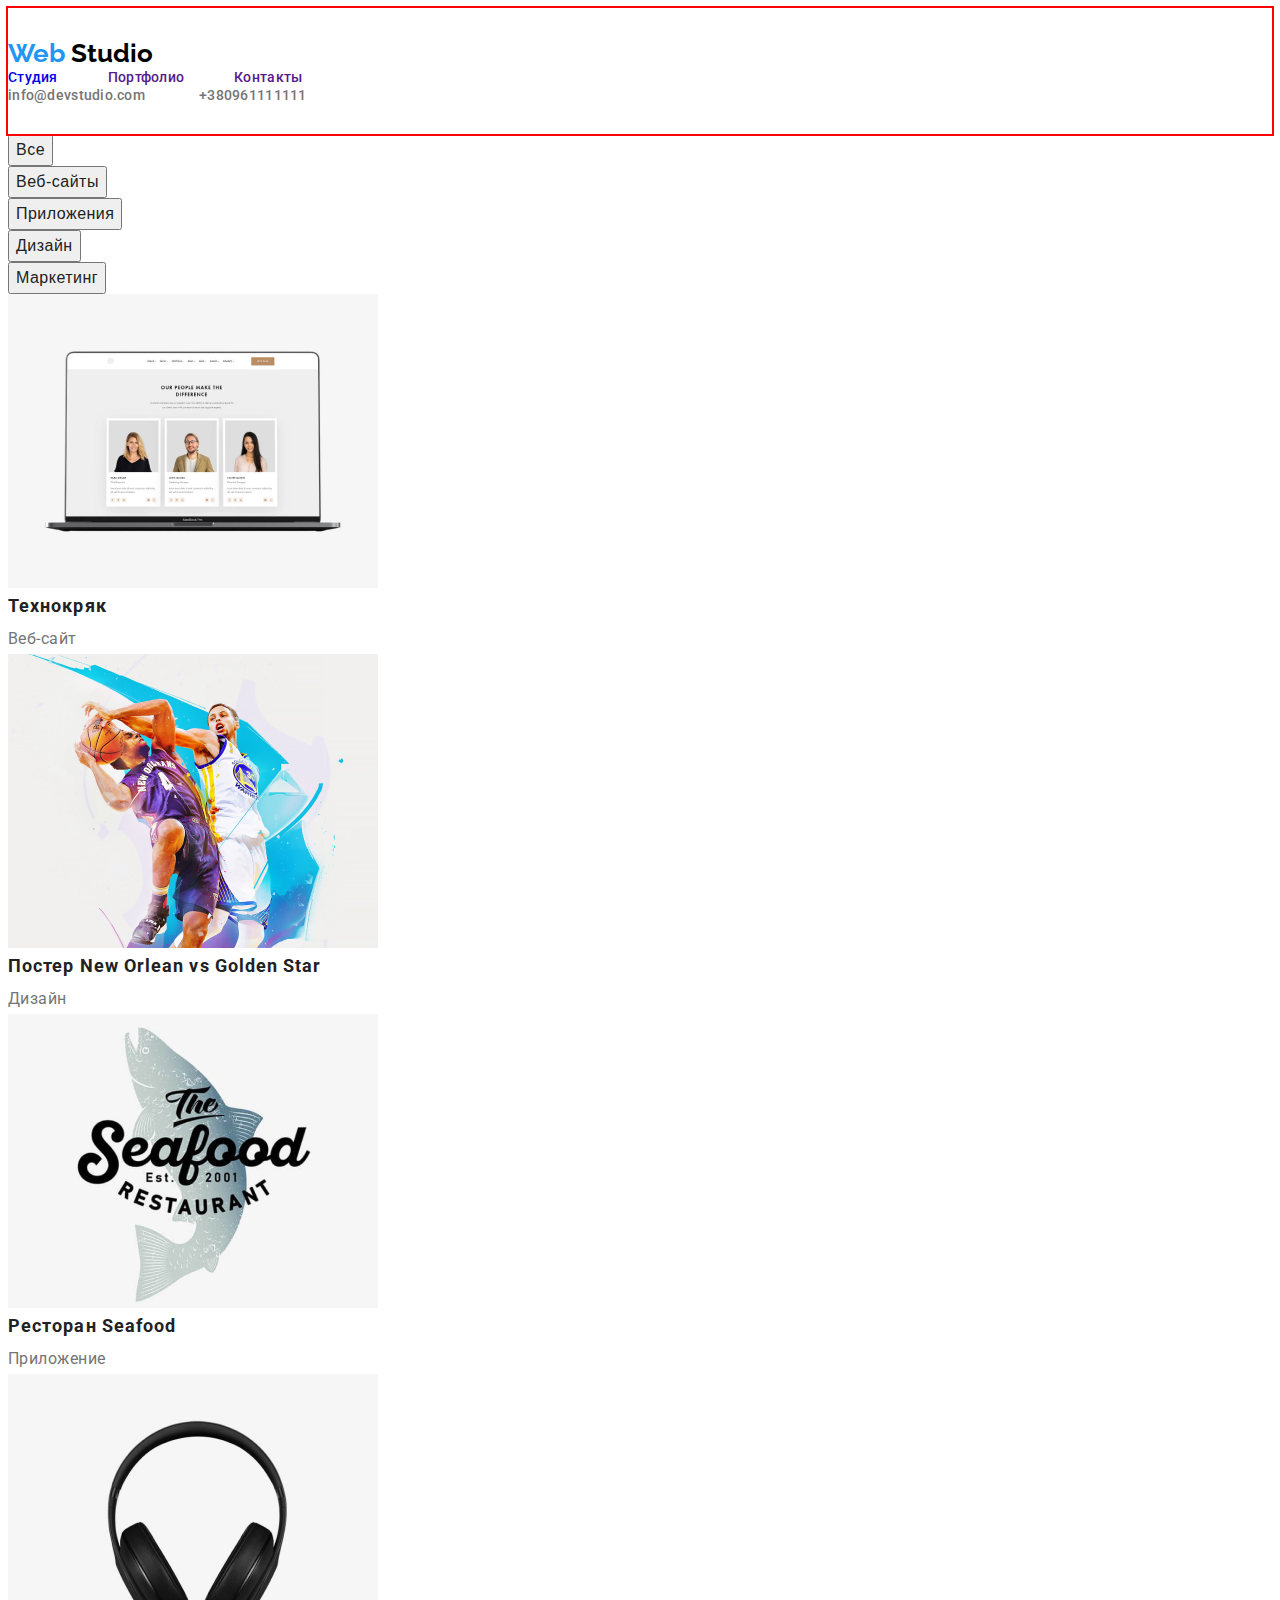
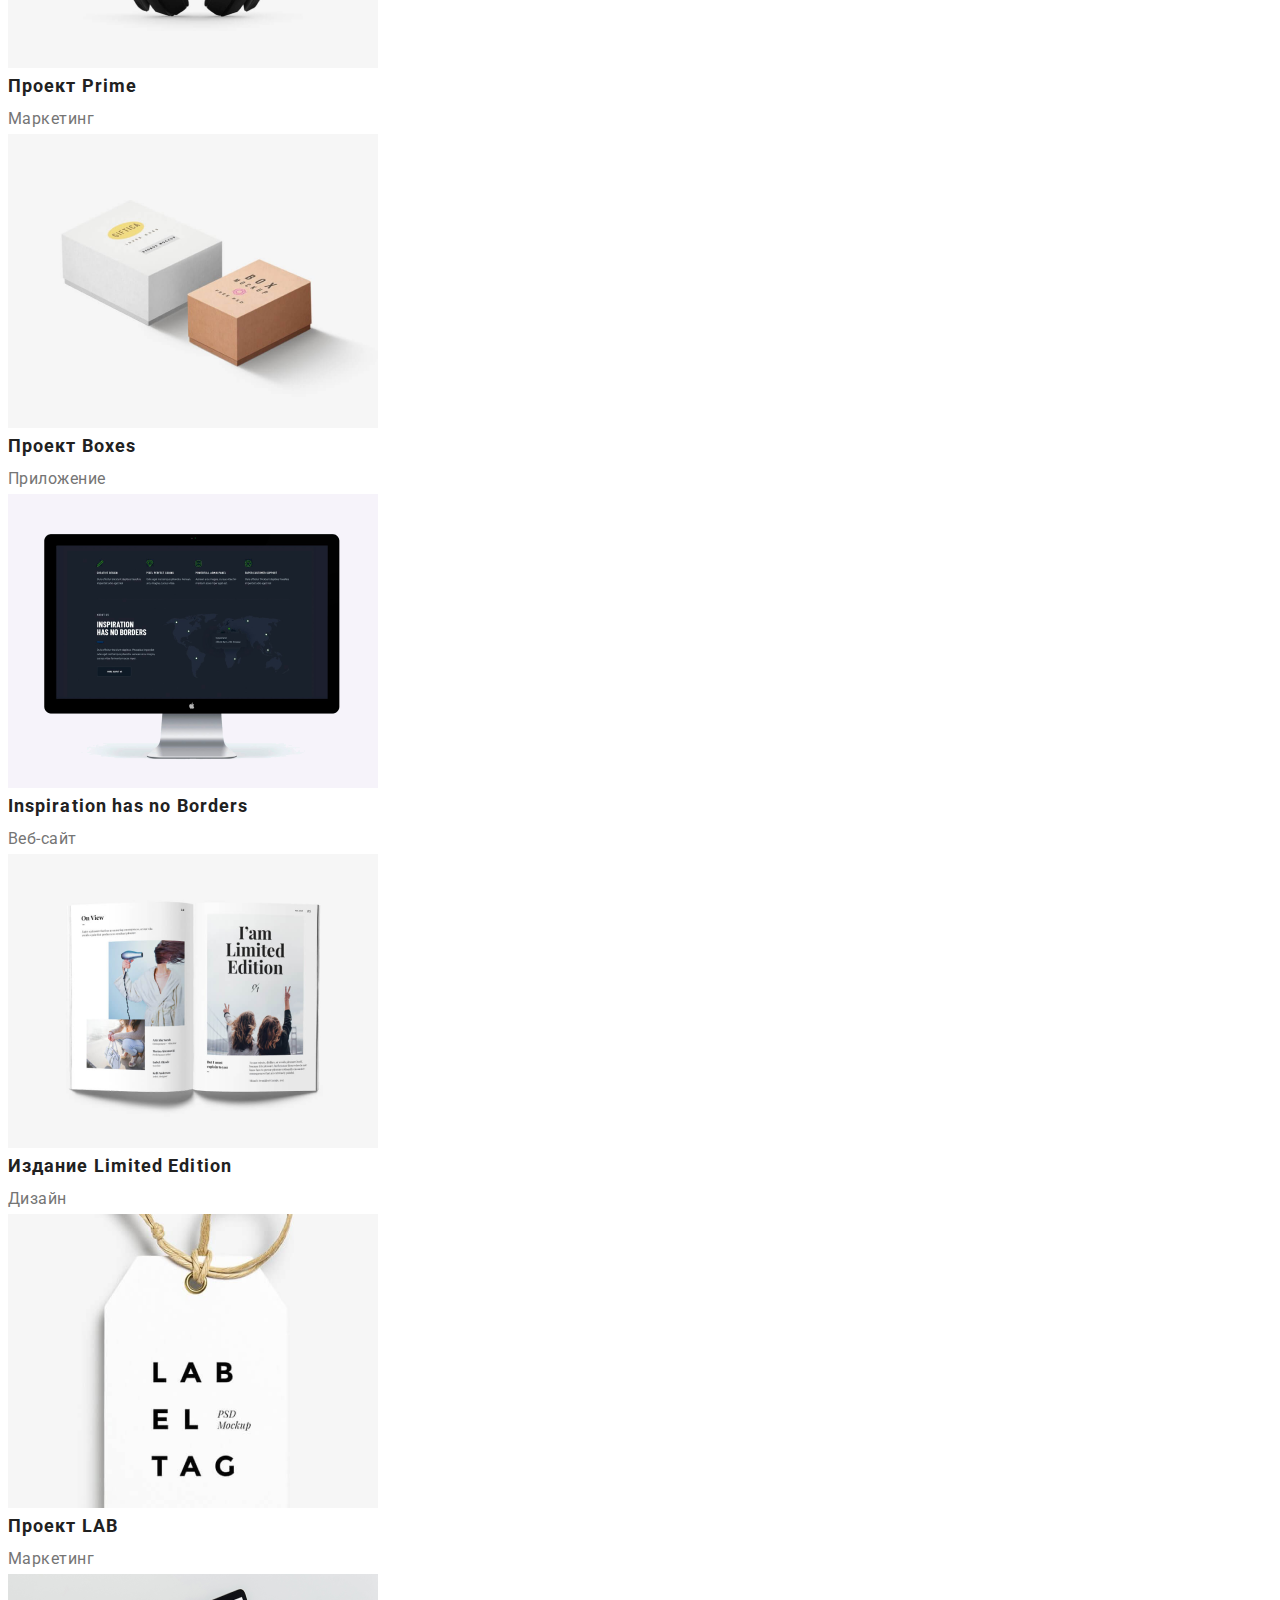
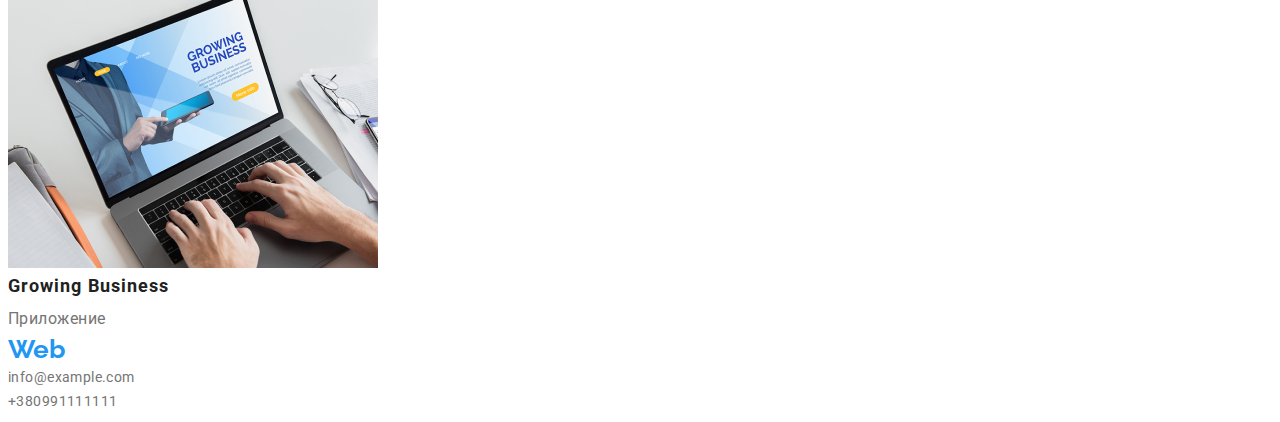
==== portfolio/portfolio.html @ f078ea68 "Стили для геаметрии и позиционирования header" ====
<!DOCTYPE html>
<html lang="en">
<head>
    <meta charset="UTF-8">
    <meta name="viewport" content="width=device-width, initial-scale=1.0">
    <title>Web studio</title>
    <link href="../css/styles.css" rel="stylesheet"/>
    <link rel="preconnect" href="https://fonts.gstatic.com">
    <link href="https://fonts.googleapis.com/css2?family=Raleway:wght@700&family=Roboto:wght@400;500;700;900&display=swap" rel="stylesheet">
</head>
<body>

    <header class="header">
        <a class="logo" href="/">
            <span class="logo-blue">Web</span> <span class="logo-black">Studio</span>
        </a>
        <nav class="nav">
            <ul class="nav__list">
                <li class="nav__list-item"> 
                    <a class="nav__list-item-link" href="../index.html">Студия</a>
                </li>
                <li class="nav__list-item"> 
                    <a class="nav__list-item-link" href="">Портфолио</a>
                </li>
                <li class="nav__list-item"> 
                    <a class="nav__list-item-link" href="">Контакты</a>
                </li>
            </ul>
        </nav>
         <address class="address">
            <a class="address__mail" href="mailto:info@example.com">info@devstudio.com</a>
            <a class="address__tel" href="tel:380991111111">+380961111111</a>
        </address>
    </header>  

    <main>
        <section class="projects">
            <!-- <h1>Портфолио</h1>-->
            <ul class="projects__buttons-list">
                <li class="project__buttons-list-item">
                    <button class="project__buttons-list-item-button" type="button">Все</button>
                </li>
                <li class="project__buttons-list-item">
                    <button class="project__buttons-list-item-button" type="button">Веб-сайты</button>
                </li>
                <li class="project__buttons-list-item">
                    <button class="project__buttons-list-item-button" type="button">Приложения</button>
                </li>
                <li class="project__buttons-list-item">
                    <button class="project__buttons-list-item-button" type="button">Дизайн</button>
                </li>
                <li class="project__buttons-list-item">
                    <button class="project__buttons-list-item-button" type="button">Маркетинг</button>
                </li>
            </ul>

            <ul class="projects-list">
                <li class="projects-list-item">
                    <img class="projects-list-picture" src="./images-portfolio/8.png" alt="Макет веб сайта" width="370" height="294"/>
                    <h2 class="projects-list-title">Технокряк</h2>
                    <p class="projects-list-text">Веб-сайт</p>
                </li>
                <li class="projects-list-item">
                    <img class="projects-list-picture" src="./images-portfolio/9.png" alt="Пример постера" width="370" height="294"/>
                    <h2 class="projects-list-title">Постер New Orlean vs Golden Star</h2>
                    <p class="projects-list-text">Дизайн</p>
                </li>
                <li class="projects-list-item">
                    <img class="projects-list-picture" src="./images-portfolio/10.png" alt="Логотип ресторана" width="370" height="294"/>
                    <h2 class="projects-list-title">Ресторан Seafood</h2>
                    <p class="projects-list-text">Приложение</p>
                </li>
                <li class="projects-list-item">
                    <img class="projects-list-picture" src="./images-portfolio/11.png" alt="Наушники" width="370" height="294"/>
                    <h2 class="projects-list-title">Проект Prime</h2>
                    <p class="projects-list-text">Маркетинг</p>
                </li>
                <li class="projects-list-item">
                    <img class="projects-list-picture" src="./images-portfolio/12.png" alt="Две картонные коробки" width="370" height="294"/>
                    <h2 class="projects-list-title">Проект Boxes</h2>
                    <p class="projects-list-text">Приложение</p>
                </li>
                <li class="projects-list-item">
                    <img class="projects-list-picture" src="./images-portfolio/13.png" alt="Монитор компьютера" width="370" height="294"/>
                    <h2 class="projects-list-title">Inspiration has no Borders</h2>
                    <p class="projects-list-text">Веб-сайт</p>
                </li>
                <li class="projects-list-item">
                    <img class="projects-list-picture" src="./images-portfolio/14.png" alt="Раскрытая книга" width="370" height="294"/>
                    <h2 class="projects-list-title">Издание Limited Edition</h2>
                    <p class="projects-list-text">Дизайн</p>
                </li>
                <li class="projects-list-item">
                    <img class="projects-list-picture" src="./images-portfolio/15.png" alt="Фирменный знак" width="370" height="294"/>
                    <h2 class="projects-list-title">Проект LAB</h2>
                    <p class="projects-list-text">Маркетинг</p>
                </li>
                <li class="projects-list-item">
                    <img class="projects-list-picture" src="./images-portfolio/16.png" alt="Открыта старничка приложения на ноутбуке" width="370" height="294"/>
                    <h2 class="projects-list-title">Growing Business</h2>
                    <p class="projects-list-text">Приложение</p>
                </li>
            </ul>
        </section>

    </main>

    <footer>
        <a class="logo" href="/"><span class="logo-blue">Web</span> <span class="logo-white">Studio</span></a>
        <a class="location" href="https://goo.gl/maps/qaFEstwnK1gBPFC7A">г. Киев, пр-т Леси Украинки, 26</a>
        <ul class="footer__contacts">
            <li class="footer__contact-item"> 
                <a class="footer__mail" href="mailto:info@example.com">info@example.com</a> 
            </li>
            <li class="footer__contact-item"> 
                <a class="footer__tel" href="tel:380991111111">+380991111111</a> 
            </li>
        </ul>
    </footer>

</body>
</html>
---- css/styles.css ----
:root {
    --accent-color: #2196F3;
    --color-title: #212121;
    --color-description: #757575;
    --color-lead: #ffffff;
    --main-font: 'Roboto', sans-serif;
    --secondary-font: 'Raleway', sans-serif;
}

body {
    font-family: var(--main-font);
    font-style: normal;
}

/*=============== COMPONENTS ===============*/
.header {
    outline: 2px solid red;
}

h1,
h2,
h3,
h4,
h5,
h6 {
    margin: 0;
}

ul,
ol {
    margin: 0;
    padding: 0;
}

p {
    margin: 0;
}

img {
    display: block;
}

.nav__list-item:hover,
.nav__list-item:focus,
.address__tel:hover,
.address__tel:focus,
.address__mail:hover,
.address__mail:focus,
.footer__mail:hover,
.footer__mail:focus {
    color: var(--accent-color);
}

.nav__list-item,
.address__mail,
.address__tel {
    font-style: normal;
    font-weight: 500;
    font-size: 14px;
    line-height: 1.143;
    letter-spacing: 0.02em;
    text-decoration: none;
    color: var(--color-description);
}

/*=============== END COMPONENTS ===============*/

/*=============== HEADER ===============*/
.header {
    padding-top: 30px;
    padding-bottom: 30px;
}
.header .conteiner {
    display: flex;
    align-items: center;
    box-sizing: border-box;
}

.conteiner {
    width: 1200px;
    padding: 0 15px;
    margin: 0 auto;
}
.nav__list,
.advantage__list,
.activities__list,
.team__list,
.footer__contacts,
.projects__buttons-list,
.projects-list {
    list-style-type: none;
}

header .logo {
    margin-right: 93px;
}
.header .address {
    margin-left: auto;
}

.header .address__mail {
    margin-right: 50px;
}

.logo {
    font-family: var(--secondary-font);
    font-weight: 700;
    font-size: 26px;
    line-height: 1.192;
    text-decoration: none;
}

.logo-blue {
    color: #2196F3;
}

.logo-black {
    color: #000000;
}

.logo-white {
    color: #ffffff;
}

.nav,
.nav__list {
    display: flex;
}

.nav__list-item-link {
    text-decoration: none;
}

.nav__list-item:not(:last-child) {
    margin-right: 50px;
}
/*=============== END HEADER ===============*/

/*=============== HERO ===============*/
.hero {
    background-color: #2F303A;
} /*добавила, чтоб видно было надпись*/

.hero__title {
    font-weight: 900;
    font-size: 44px;
    line-height: 1.364;
    text-transform: uppercase;
    color: var(--color-lead);
}

.button {
    font-weight: 700;
    font-size: 16px;
    line-height: 1.875;
    color: var(--color-lead);
}

/*=============== END HERO ===============*/

/*=============== DISCRIPTION ===============*/
.advantage__list-item-title {
    font-weight: 700;
    font-size: 14px;
    line-height: 1.143;
    letter-spacing: 0.03em;
    text-transform: uppercase;
    color: var(--color-title);
}

.advantage__list-item-description {
    font-weight: 400;
    font-size: 14px;
    line-height: 1.714;
    letter-spacing: 0.03em;
    color: var(--color-description);
}
/*=============== END DISCRIPTION ===============*/

/*=============== ACTIVITIES ===============*/
.aboutus__title {
    font-weight: 700;
    font-size: 36px;
    line-height: 1.167;
    letter-spacing: 0.03em;
    color: var(--color-title);
}
/*=============== END ACTIVITIES ===============*/

/*=============== TEAM ===============*/
.team__list-item-name {
    font-weight: 500;
    font-size: 16px;
    line-height: 1.188;
    letter-spacing: 0.03em;
    color: var(--color-title);
}
.team__list-item-position {
    font-weight: 400;
    font-size: 16px;
    line-height: 19px;
    letter-spacing: 0.03em;
    color: var(--color-description);
}
/*=============== END TEAM ===============*/

/*=============== FOOTER ===============*/
.location {
    font-weight: 400;
    font-size: 14px;
    line-height: 1.714;
    letter-spacing: 0.03em;
    color: var(--color-lead);
    text-decoration: none;
}

.footer__mail,
.footer__tel {
    font-style: normal;
    font-weight: 400;
    font-size: 14px;
    line-height: 1.714;
    letter-spacing: 0.03em;
    text-decoration: none;
    color: var(--color-description);
}

/*=============== END FOOTER ===============*/


/*================== MENU ==================*/
.project__buttons-list-item-button {
    font-weight: 500;
    font-size: 16px;
    line-height: 1.625;
    letter-spacing: 0.03em;
    color: var(--color-title);
    }
/*================== END MENU ==================*/

/*================== PROJECTS ==================*/
.projects-list-title {
    font-weight: 700;
    font-size: 18px;
    line-height: 2.000;
    letter-spacing: 0.06em;
    color: var(--color-title);
}

.projects-list-text {
    font-weight: 400;
    font-size: 16px;
    line-height: 1.875;
    letter-spacing: 0.03em;
    color: var(--color-description);
}
/*================== END PROJECTS ==================*/
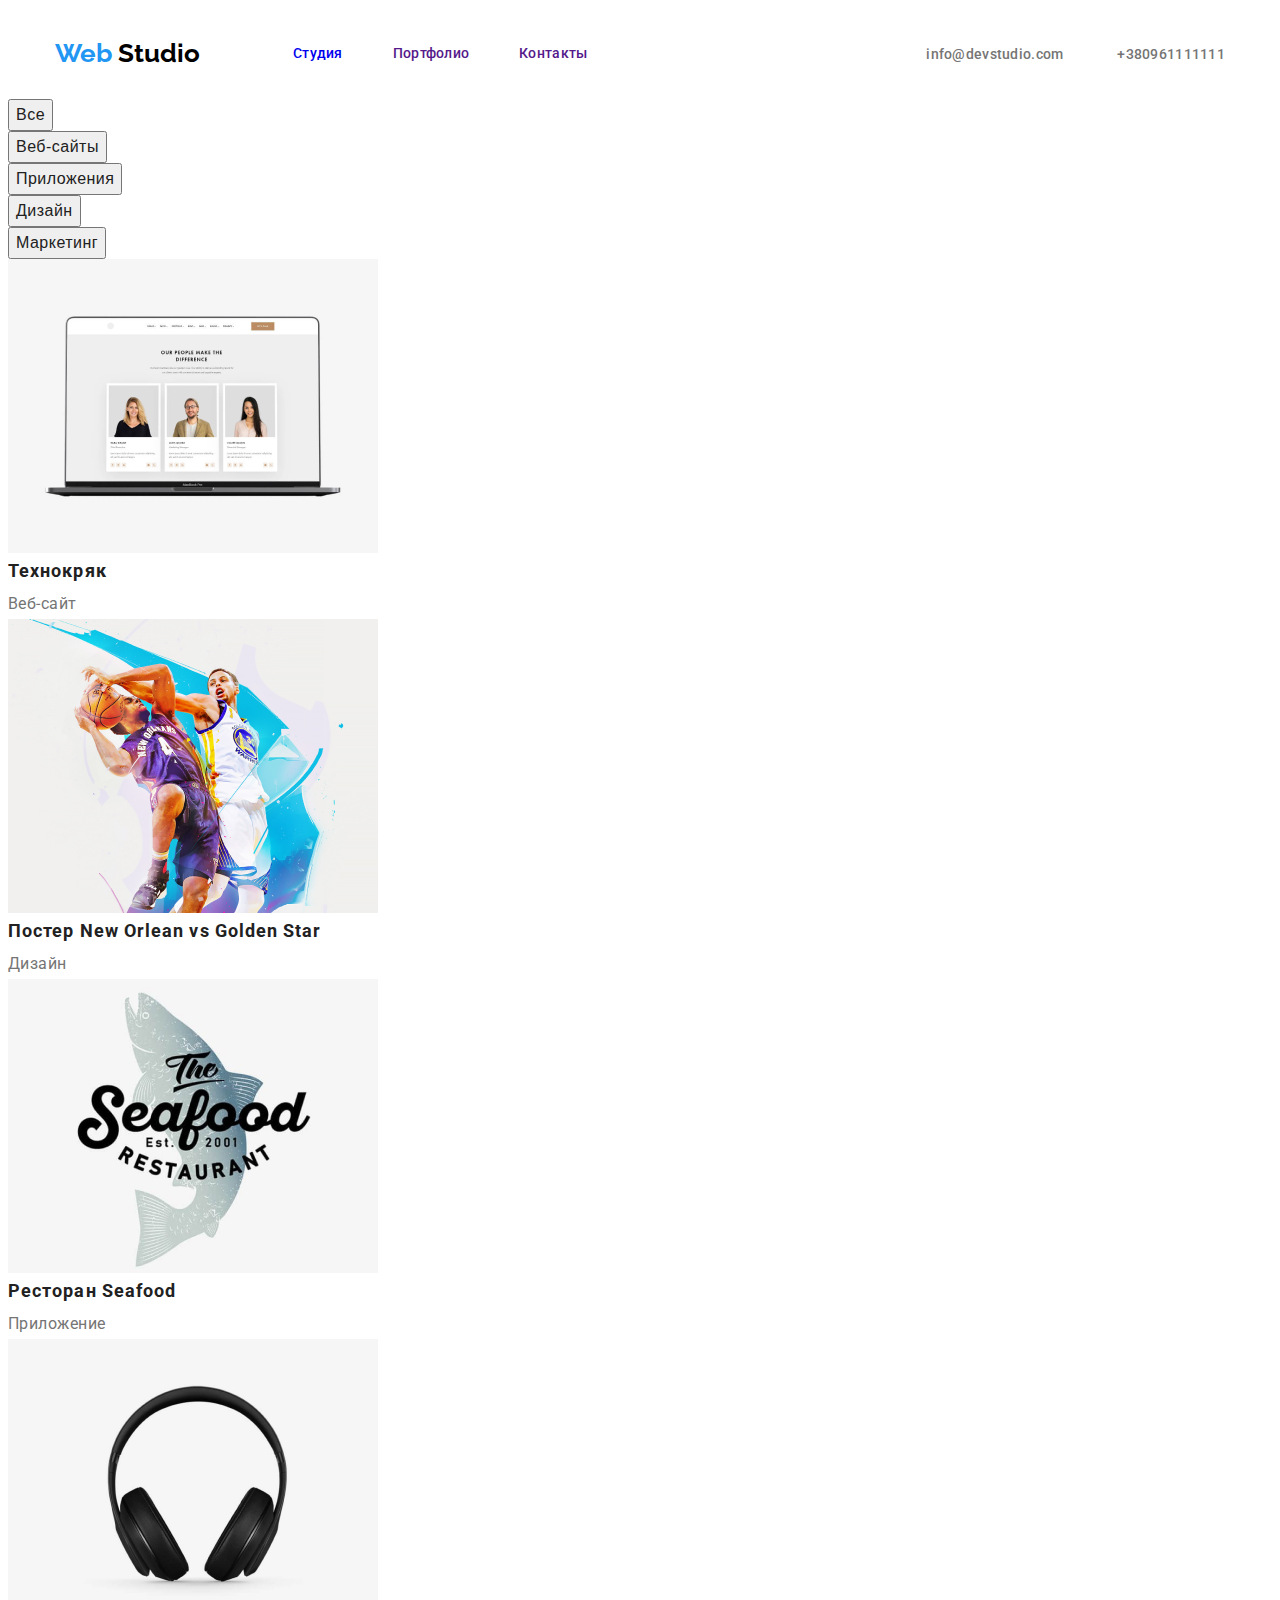
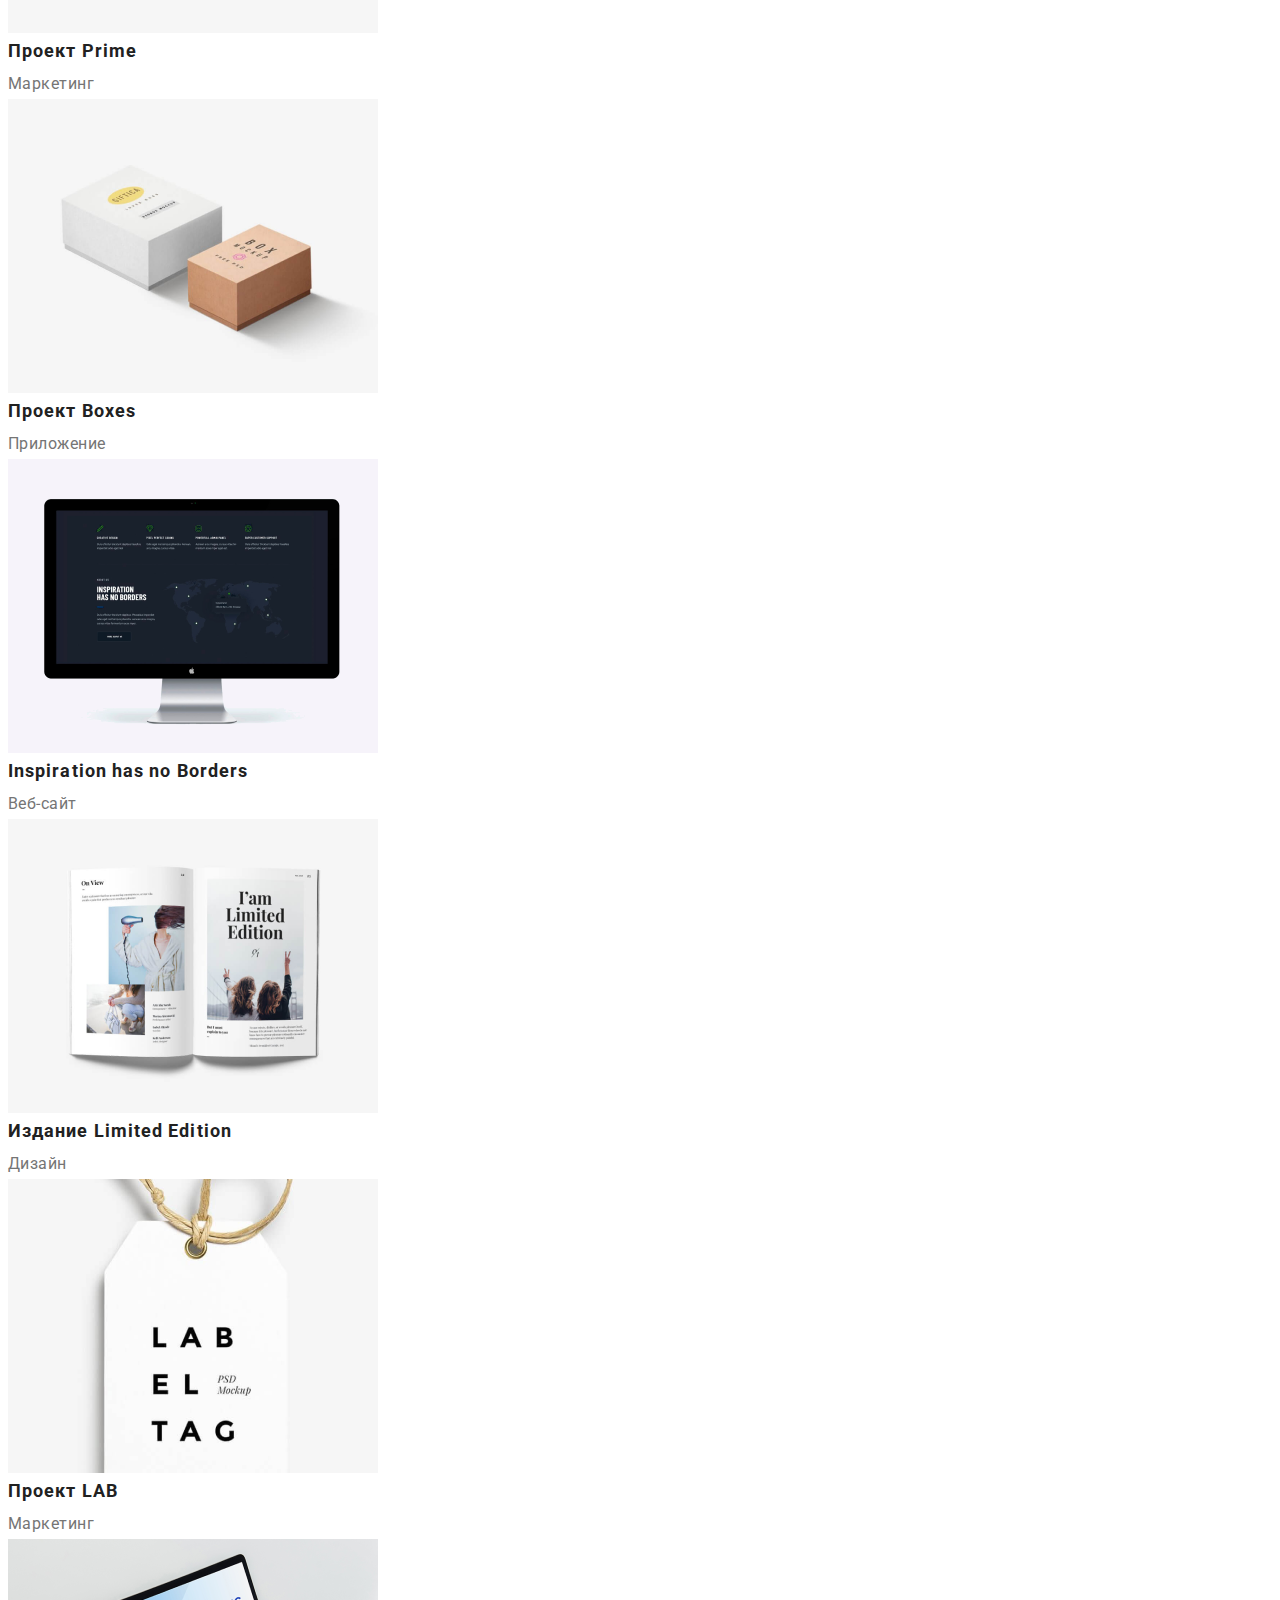
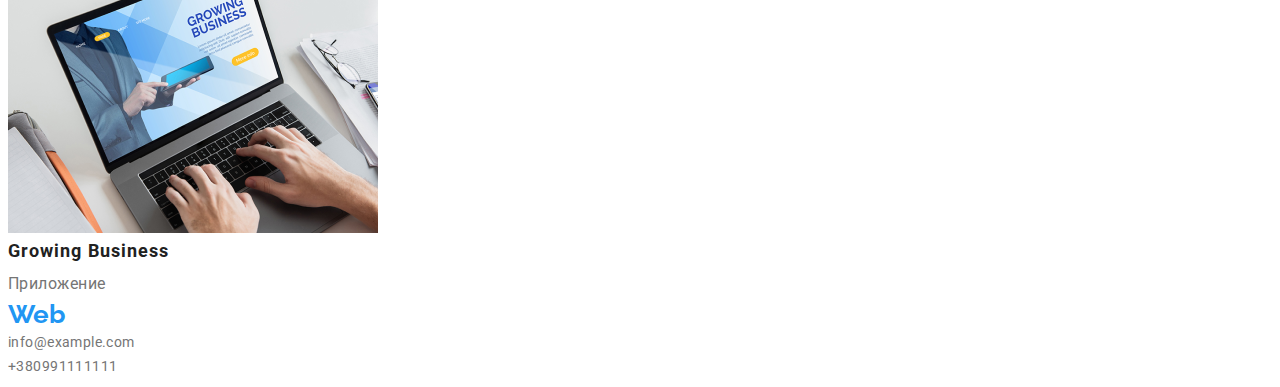
==== commit 124e123f: "Геометрия и позиционирование для hero" ====
--- a/portfolio/portfolio.html
+++ b/portfolio/portfolio.html
@@ -11,26 +11,28 @@
 <body>
 
     <header class="header">
-        <a class="logo" href="/">
-            <span class="logo-blue">Web</span> <span class="logo-black">Studio</span>
-        </a>
-        <nav class="nav">
-            <ul class="nav__list">
-                <li class="nav__list-item"> 
-                    <a class="nav__list-item-link" href="../index.html">Студия</a>
-                </li>
-                <li class="nav__list-item"> 
-                    <a class="nav__list-item-link" href="">Портфолио</a>
-                </li>
-                <li class="nav__list-item"> 
-                    <a class="nav__list-item-link" href="">Контакты</a>
-                </li>
-            </ul>
-        </nav>
-         <address class="address">
-            <a class="address__mail" href="mailto:info@example.com">info@devstudio.com</a>
-            <a class="address__tel" href="tel:380991111111">+380961111111</a>
-        </address>
+        <div class="conteiner">
+            <a class="logo" href="/">
+                <span class="logo-blue">Web</span> <span class="logo-black">Studio</span>
+            </a>
+            <nav class="nav">
+                <ul class="nav__list">
+                    <li class="nav__list-item"> 
+                        <a class="nav__list-item-link" href="../index.html">Студия</a>
+                    </li>
+                    <li class="nav__list-item"> 
+                        <a class="nav__list-item-link" href="">Портфолио</a>
+                    </li>
+                    <li class="nav__list-item"> 
+                        <a class="nav__list-item-link" href="">Контакты</a>
+                    </li>
+                </ul>
+            </nav>
+            <address class="address">
+                <a class="address__mail" href="mailto:info@example.com">info@devstudio.com</a>
+                <a class="address__tel" href="tel:380991111111">+380961111111</a>
+            </address>
+        </div>
     </header>  
 
     <main>
--- a/css/styles.css
+++ b/css/styles.css
@@ -13,10 +13,6 @@
 }
 
 /*=============== COMPONENTS ===============*/
-.header {
-    outline: 2px solid red;
-}
-
 h1,
 h2,
 h3,
@@ -138,14 +134,28 @@
 
 /*=============== HERO ===============*/
 .hero {
+    padding-top: 200px;
+    padding-bottom: 200px;
+    padding-left: 452px;
+    padding-right: 452px;
+    display: flex;
+    justify-content: center;
+    align-items: center;
     background-color: #2F303A;
 } /*добавила, чтоб видно было надпись*/
+.hero .conteiner {
+    box-sizing: border-box;
+    text-align: center;
+    align-content: center;
+}
 
 .hero__title {
     font-weight: 900;
     font-size: 44px;
     line-height: 1.364;
     text-transform: uppercase;
+    padding-left: 300px;
+    padding-right: 300px;
     color: var(--color-lead);
 }
 
@@ -154,6 +164,13 @@
     font-size: 16px;
     line-height: 1.875;
     color: var(--color-lead);
+    cursor: pointer;
+    
+    min-width: 200px;
+    border-radius: 4px;
+    padding: 10px 32px;
+    margin-top: 30px;
+    background-color: var(--accent-color);
 }
 
 /*=============== END HERO ===============*/
@@ -205,6 +222,9 @@
 /*=============== END TEAM ===============*/
 
 /*=============== FOOTER ===============*/
+.footer {
+    background-color: #2F303A;
+} /*добавила, чтоб видно было надпись*/
 .location {
     font-weight: 400;
     font-size: 14px;
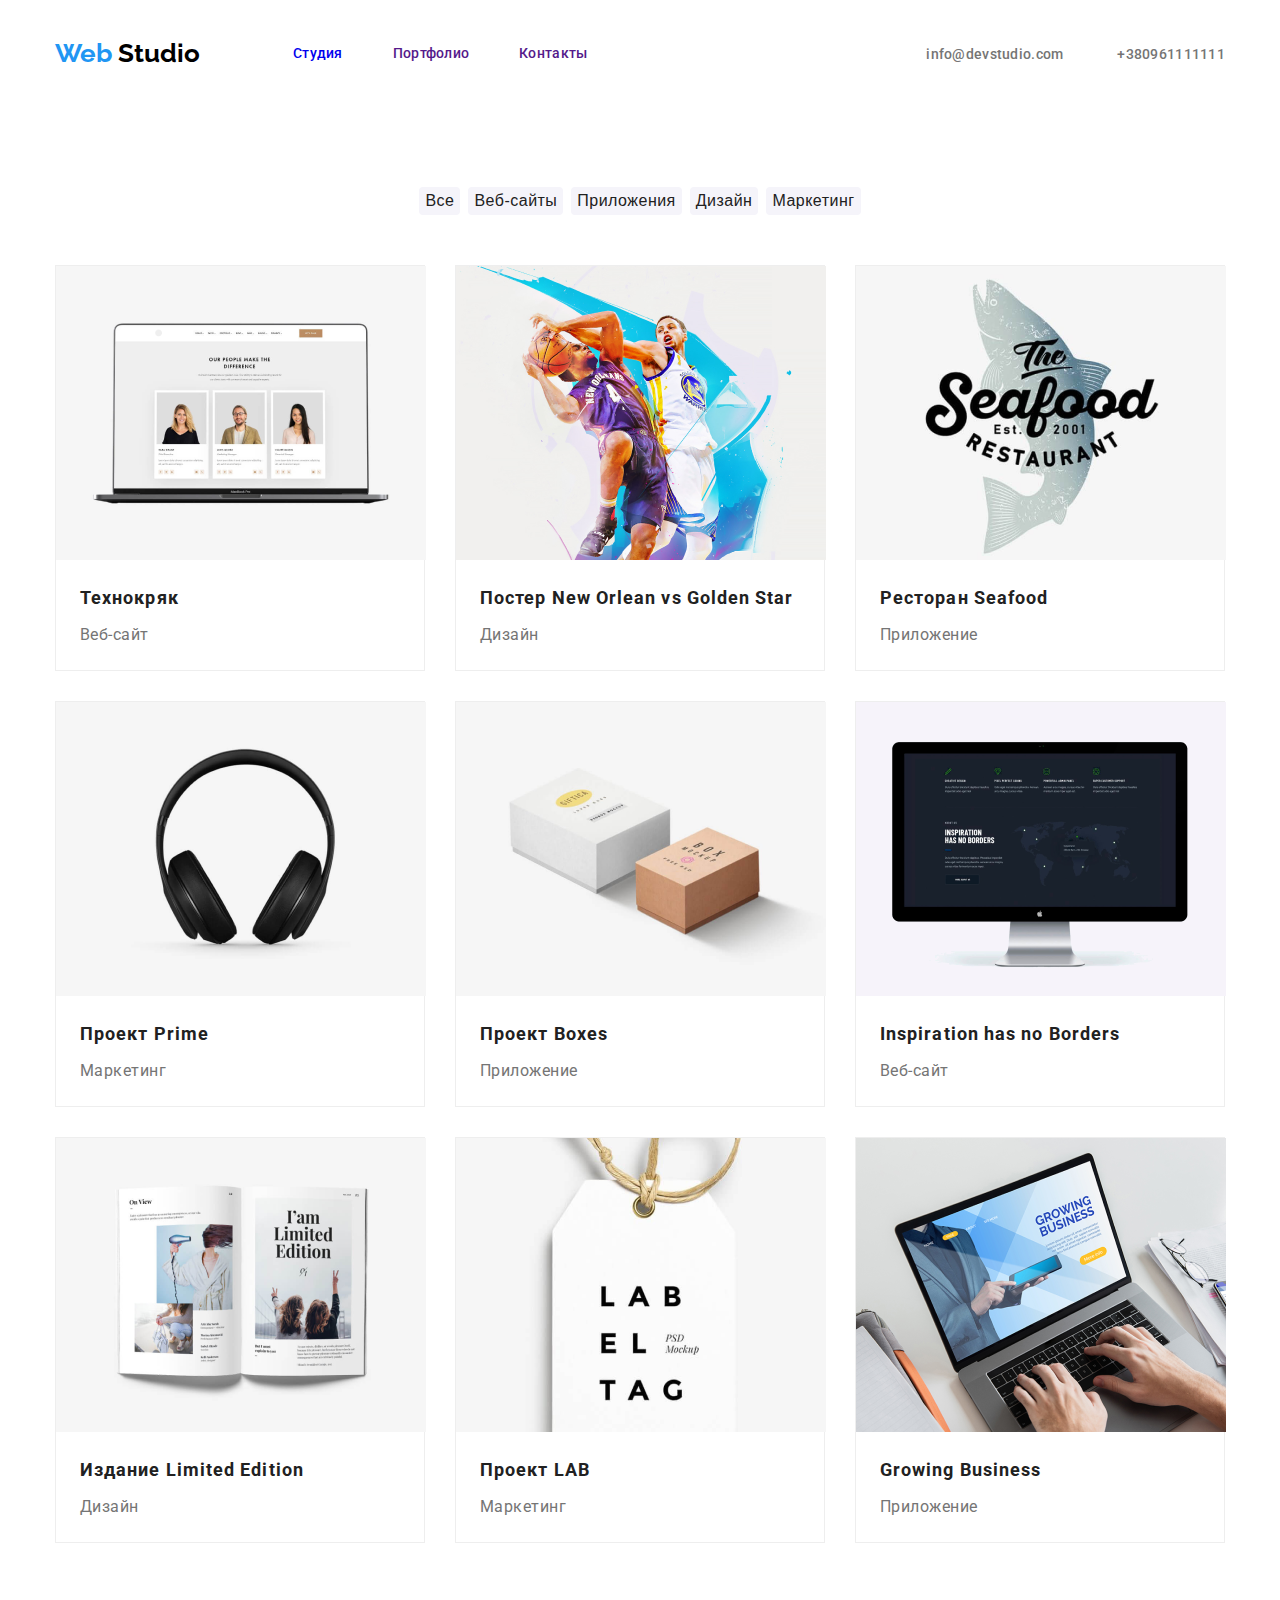
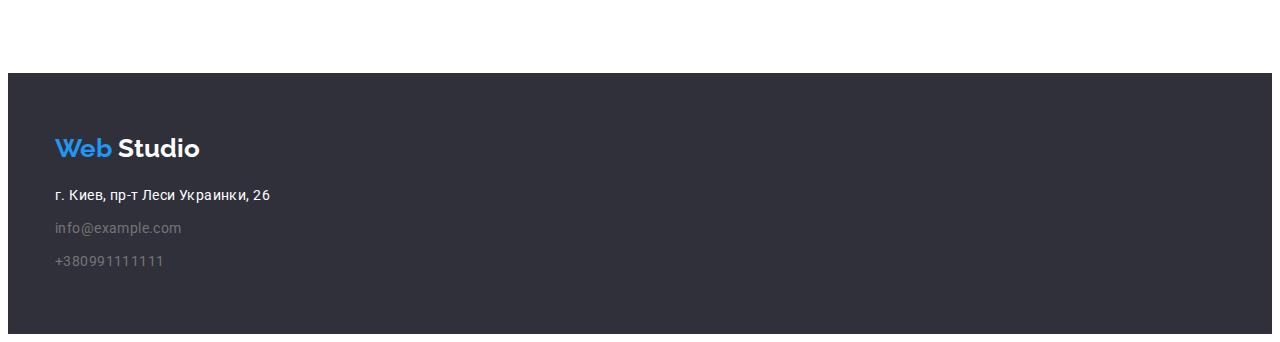
==== commit 48378b31: "Геометрия и стили для страницы Портфолио" ====
--- a/portfolio/portfolio.html
+++ b/portfolio/portfolio.html
@@ -37,87 +37,91 @@
 
     <main>
         <section class="projects">
-            <!-- <h1>Портфолио</h1>-->
-            <ul class="projects__buttons-list">
-                <li class="project__buttons-list-item">
-                    <button class="project__buttons-list-item-button" type="button">Все</button>
-                </li>
-                <li class="project__buttons-list-item">
-                    <button class="project__buttons-list-item-button" type="button">Веб-сайты</button>
-                </li>
-                <li class="project__buttons-list-item">
-                    <button class="project__buttons-list-item-button" type="button">Приложения</button>
-                </li>
-                <li class="project__buttons-list-item">
-                    <button class="project__buttons-list-item-button" type="button">Дизайн</button>
-                </li>
-                <li class="project__buttons-list-item">
-                    <button class="project__buttons-list-item-button" type="button">Маркетинг</button>
-                </li>
-            </ul>
+            <div class="conteiner">
+                <!-- <h1>Портфолио</h1>-->
+                <ul class="projects__buttons-list">
+                    <li class="project__buttons-list-item">
+                        <button class="project__buttons-list-item-button" type="button">Все</button>
+                    </li>
+                    <li class="project__buttons-list-item">
+                        <button class="project__buttons-list-item-button" type="button">Веб-сайты</button>
+                    </li>
+                    <li class="project__buttons-list-item">
+                        <button class="project__buttons-list-item-button" type="button">Приложения</button>
+                    </li>
+                    <li class="project__buttons-list-item">
+                        <button class="project__buttons-list-item-button" type="button">Дизайн</button>
+                    </li>
+                    <li class="project__buttons-list-item">
+                        <button class="project__buttons-list-item-button" type="button">Маркетинг</button>
+                    </li>
+                </ul>
 
-            <ul class="projects-list">
-                <li class="projects-list-item">
-                    <img class="projects-list-picture" src="./images-portfolio/8.png" alt="Макет веб сайта" width="370" height="294"/>
-                    <h2 class="projects-list-title">Технокряк</h2>
-                    <p class="projects-list-text">Веб-сайт</p>
-                </li>
-                <li class="projects-list-item">
-                    <img class="projects-list-picture" src="./images-portfolio/9.png" alt="Пример постера" width="370" height="294"/>
-                    <h2 class="projects-list-title">Постер New Orlean vs Golden Star</h2>
-                    <p class="projects-list-text">Дизайн</p>
-                </li>
-                <li class="projects-list-item">
-                    <img class="projects-list-picture" src="./images-portfolio/10.png" alt="Логотип ресторана" width="370" height="294"/>
-                    <h2 class="projects-list-title">Ресторан Seafood</h2>
-                    <p class="projects-list-text">Приложение</p>
-                </li>
-                <li class="projects-list-item">
-                    <img class="projects-list-picture" src="./images-portfolio/11.png" alt="Наушники" width="370" height="294"/>
-                    <h2 class="projects-list-title">Проект Prime</h2>
-                    <p class="projects-list-text">Маркетинг</p>
-                </li>
-                <li class="projects-list-item">
-                    <img class="projects-list-picture" src="./images-portfolio/12.png" alt="Две картонные коробки" width="370" height="294"/>
-                    <h2 class="projects-list-title">Проект Boxes</h2>
-                    <p class="projects-list-text">Приложение</p>
-                </li>
-                <li class="projects-list-item">
-                    <img class="projects-list-picture" src="./images-portfolio/13.png" alt="Монитор компьютера" width="370" height="294"/>
-                    <h2 class="projects-list-title">Inspiration has no Borders</h2>
-                    <p class="projects-list-text">Веб-сайт</p>
-                </li>
-                <li class="projects-list-item">
-                    <img class="projects-list-picture" src="./images-portfolio/14.png" alt="Раскрытая книга" width="370" height="294"/>
-                    <h2 class="projects-list-title">Издание Limited Edition</h2>
-                    <p class="projects-list-text">Дизайн</p>
-                </li>
-                <li class="projects-list-item">
-                    <img class="projects-list-picture" src="./images-portfolio/15.png" alt="Фирменный знак" width="370" height="294"/>
-                    <h2 class="projects-list-title">Проект LAB</h2>
-                    <p class="projects-list-text">Маркетинг</p>
-                </li>
-                <li class="projects-list-item">
-                    <img class="projects-list-picture" src="./images-portfolio/16.png" alt="Открыта старничка приложения на ноутбуке" width="370" height="294"/>
-                    <h2 class="projects-list-title">Growing Business</h2>
-                    <p class="projects-list-text">Приложение</p>
-                </li>
-            </ul>
+                <ul class="projects-list">
+                    <li class="projects-list-item">
+                        <img class="projects-list-picture" src="./images-portfolio/8.png" alt="Макет веб сайта" width="370" height="294"/>
+                        <h2 class="projects-list-title">Технокряк</h2>
+                        <p class="projects-list-text">Веб-сайт</p>
+                    </li>
+                    <li class="projects-list-item">
+                        <img class="projects-list-picture" src="./images-portfolio/9.png" alt="Пример постера" width="370" height="294"/>
+                        <h2 class="projects-list-title">Постер New Orlean vs Golden Star</h2>
+                        <p class="projects-list-text">Дизайн</p>
+                    </li>
+                    <li class="projects-list-item">
+                        <img class="projects-list-picture" src="./images-portfolio/10.png" alt="Логотип ресторана" width="370" height="294"/>
+                        <h2 class="projects-list-title">Ресторан Seafood</h2>
+                        <p class="projects-list-text">Приложение</p>
+                    </li>
+                    <li class="projects-list-item">
+                        <img class="projects-list-picture" src="./images-portfolio/11.png" alt="Наушники" width="370" height="294"/>
+                        <h2 class="projects-list-title">Проект Prime</h2>
+                        <p class="projects-list-text">Маркетинг</p>
+                    </li>
+                    <li class="projects-list-item">
+                        <img class="projects-list-picture" src="./images-portfolio/12.png" alt="Две картонные коробки" width="370" height="294"/>
+                        <h2 class="projects-list-title">Проект Boxes</h2>
+                        <p class="projects-list-text">Приложение</p>
+                    </li>
+                    <li class="projects-list-item">
+                        <img class="projects-list-picture" src="./images-portfolio/13.png" alt="Монитор компьютера" width="370" height="294"/>
+                        <h2 class="projects-list-title">Inspiration has no Borders</h2>
+                        <p class="projects-list-text">Веб-сайт</p>
+                    </li>
+                    <li class="projects-list-item">
+                        <img class="projects-list-picture" src="./images-portfolio/14.png" alt="Раскрытая книга" width="370" height="294"/>
+                        <h2 class="projects-list-title">Издание Limited Edition</h2>
+                        <p class="projects-list-text">Дизайн</p>
+                    </li>
+                    <li class="projects-list-item">
+                        <img class="projects-list-picture" src="./images-portfolio/15.png" alt="Фирменный знак" width="370" height="294"/>
+                        <h2 class="projects-list-title">Проект LAB</h2>
+                        <p class="projects-list-text">Маркетинг</p>
+                    </li>
+                    <li class="projects-list-item">
+                        <img class="projects-list-picture" src="./images-portfolio/16.png" alt="Открыта старничка приложения на ноутбуке" width="370" height="294"/>
+                        <h2 class="projects-list-title">Growing Business</h2>
+                        <p class="projects-list-text">Приложение</p>
+                    </li>
+                </ul>
+            </div>
         </section>
 
     </main>
 
-    <footer>
-        <a class="logo" href="/"><span class="logo-blue">Web</span> <span class="logo-white">Studio</span></a>
-        <a class="location" href="https://goo.gl/maps/qaFEstwnK1gBPFC7A">г. Киев, пр-т Леси Украинки, 26</a>
-        <ul class="footer__contacts">
-            <li class="footer__contact-item"> 
-                <a class="footer__mail" href="mailto:info@example.com">info@example.com</a> 
-            </li>
-            <li class="footer__contact-item"> 
-                <a class="footer__tel" href="tel:380991111111">+380991111111</a> 
-            </li>
-        </ul>
+    <footer class="footer">
+        <div class="conteiner">
+            <a class="logo" href="/"><span class="logo-blue">Web</span> <span class="logo-white">Studio</span></a>
+            <a class="location" href="https://goo.gl/maps/qaFEstwnK1gBPFC7A">г. Киев, пр-т Леси Украинки, 26</a>
+            <ul class="footer__contacts">
+                <li class="footer__contact-item"> 
+                    <a class="footer__mail" href="mailto:info@example.com">info@example.com</a> 
+                </li>
+                <li class="footer__contact-item"> 
+                    <a class="footer__tel" href="tel:380991111111">+380991111111</a> 
+                </li>
+            </ul>
+        </div>
     </footer>
 
 </body>
--- a/css/styles.css
+++ b/css/styles.css
@@ -43,7 +43,9 @@
 .address__mail:hover,
 .address__mail:focus,
 .footer__mail:hover,
-.footer__mail:focus {
+.footer__mail:focus,
+.footer__tel:hover,
+.footer__tel:focus {
     color: var(--accent-color);
 }
 
@@ -69,13 +71,13 @@
 .header .conteiner {
     display: flex;
     align-items: center;
-    box-sizing: border-box;
 }
 
 .conteiner {
     width: 1200px;
     padding: 0 15px;
     margin: 0 auto;
+    box-sizing: border-box;
 }
 .nav__list,
 .advantage__list,
@@ -136,13 +138,11 @@
 .hero {
     padding-top: 200px;
     padding-bottom: 200px;
-    padding-left: 452px;
-    padding-right: 452px;
     display: flex;
     justify-content: center;
     align-items: center;
     background-color: #2F303A;
-} /*добавила, чтоб видно было надпись*/
+} /*фон добавила, чтоб видно было надпись*/
 .hero .conteiner {
     box-sizing: border-box;
     text-align: center;
@@ -154,9 +154,9 @@
     font-size: 44px;
     line-height: 1.364;
     text-transform: uppercase;
-    padding-left: 300px;
-    padding-right: 300px;
+    width: 600px;
     color: var(--color-lead);
+    padding-left: 285px;
 }
 
 .button {
@@ -164,18 +164,41 @@
     font-size: 16px;
     line-height: 1.875;
     color: var(--color-lead);
-    cursor: pointer;
-    
     min-width: 200px;
     border-radius: 4px;
     padding: 10px 32px;
     margin-top: 30px;
+    border: 0px;
+}
+.project__buttons-list-item-button:hover,
+.project__buttons-list-item-button:focus,
+.button:hover,
+.button:focus {
     background-color: var(--accent-color);
+    cursor: pointer;
+    color: var(--color-lead);
 }
 
 /*=============== END HERO ===============*/
 
 /*=============== DISCRIPTION ===============*/
+.advantage__list {
+    display: flex;
+    box-sizing: border-box;
+}
+
+.advantage {
+    padding-top: 94px;
+    padding-bottom: 94px;
+}
+
+/*.advantage__list-item {
+    flex-wrap: wrap;
+}*/
+
+.advantage__list-item:not(:last-child) {
+    padding-right: 30px;
+}
 .advantage__list-item-title {
     font-weight: 700;
     font-size: 14px;
@@ -183,9 +206,11 @@
     letter-spacing: 0.03em;
     text-transform: uppercase;
     color: var(--color-title);
+    padding-bottom: 10px;
 }
 
 .advantage__list-item-description {
+    width: 270px;
     font-weight: 400;
     font-size: 14px;
     line-height: 1.714;
@@ -195,22 +220,63 @@
 /*=============== END DISCRIPTION ===============*/
 
 /*=============== ACTIVITIES ===============*/
+.activities {
+    padding-bottom: 94px;
+}
+
 .aboutus__title {
+    display: flex;
+    justify-content: center;
     font-weight: 700;
     font-size: 36px;
     line-height: 1.167;
     letter-spacing: 0.03em;
     color: var(--color-title);
 }
+
+.activities__list {
+    display: flex;
+}
+
+.activities__list-item {
+    margin-top: 50px;
+}
+.activities__list-item:not(:last-child) {
+    margin-right: 30px;
+}
 /*=============== END ACTIVITIES ===============*/
 
 /*=============== TEAM ===============*/
+.team {
+    background-color: #F5F4FA;
+}
+.aboutus__title {
+    padding-top: 94px;
+    padding-bottom: 50px;
+}
+
+.team__list{
+    display: flex;
+    padding-bottom: 94px;
+}
+
+.team__list-item {
+    text-align: center;
+    box-shadow: 0px 1px 3px rgba(0, 0, 0, 0.12), 0px 1px 1px rgba(0, 0, 0, 0.14), 0px 2px 1px rgba(0, 0, 0, 0.2);
+    border-radius: 0px 0px 4px 4px;
+}
+
+.team__list-item:not(:last-child) {
+    margin-right: 30px;
+}
 .team__list-item-name {
     font-weight: 500;
     font-size: 16px;
     line-height: 1.188;
     letter-spacing: 0.03em;
     color: var(--color-title);
+    padding-top: 30px;
+    padding-bottom: 10px;
 }
 .team__list-item-position {
     font-weight: 400;
@@ -218,20 +284,28 @@
     line-height: 19px;
     letter-spacing: 0.03em;
     color: var(--color-description);
+    padding-bottom: 30px;
 }
 /*=============== END TEAM ===============*/
 
 /*=============== FOOTER ===============*/
 .footer {
     background-color: #2F303A;
-} /*добавила, чтоб видно было надпись*/
+} /*фон добавила, чтоб видно было надпись*/
+
+.footer .conteiner {
+    padding-top: 60px;
+    padding-bottom: 60px;
+}
 .location {
+    display: block;
     font-weight: 400;
     font-size: 14px;
     line-height: 1.714;
     letter-spacing: 0.03em;
     color: var(--color-lead);
     text-decoration: none;
+    margin-top: 20px;
 }
 
 .footer__mail,
@@ -245,26 +319,80 @@
     color: var(--color-description);
 }
 
+.footer__contact-item {
+    padding-top: 9px;
+}
+
 /*=============== END FOOTER ===============*/
 
 
-/*================== MENU ==================*/
-.project__buttons-list-item-button {
+/*================== PROJECTS ==================*/
+.projects .conteiner {
+    padding-top: 88px;
+    padding-bottom: 100px;
+}
+
+.projects__buttons-list {
+    display: flex;
+    justify-content: center;
+    margin-bottom: 50px;
+}
+
+.projects-list {
+    display: flex;
+    flex-wrap: wrap;
+}
+
+.projects-list-item:not(:nth-child(3n)) {
+    margin-right: 30px;
+}
+
+.project__buttons-list-item {
+    align-content: center;
+}
+
+.projects-list-item {
+    background: #FFFFFF;
+    border: 1px solid #EEEEEE;
+    box-sizing: border-box;
+    margin-bottom: 30px;
+    width: 370px;    
+}
+
+.project__buttons-list-item:not(:last-child) {
+    padding-right: 8px;
+}
+
+.projects-list-picture {
+    margin-bottom: 20px;
+}
+.project__buttons-list-item-button,
+.button {
     font-weight: 500;
     font-size: 16px;
     line-height: 1.625;
     letter-spacing: 0.03em;
     color: var(--color-title);
+    background: #F5F4FA;
+    border-radius: 4px;
+    border: none;
     }
-/*================== END MENU ==================*/
-
-/*================== PROJECTS ==================*/
+
+    .projects-list-text {
+        padding-top: 4px;
+        padding-bottom: 20px;
+        padding-left: 24px;
+        padding-right: 24px;
+    }
+
 .projects-list-title {
     font-weight: 700;
     font-size: 18px;
     line-height: 2.000;
     letter-spacing: 0.06em;
     color: var(--color-title);
+    padding-left: 24px;
+    padding-right: 24px;
 }
 
 .projects-list-text {
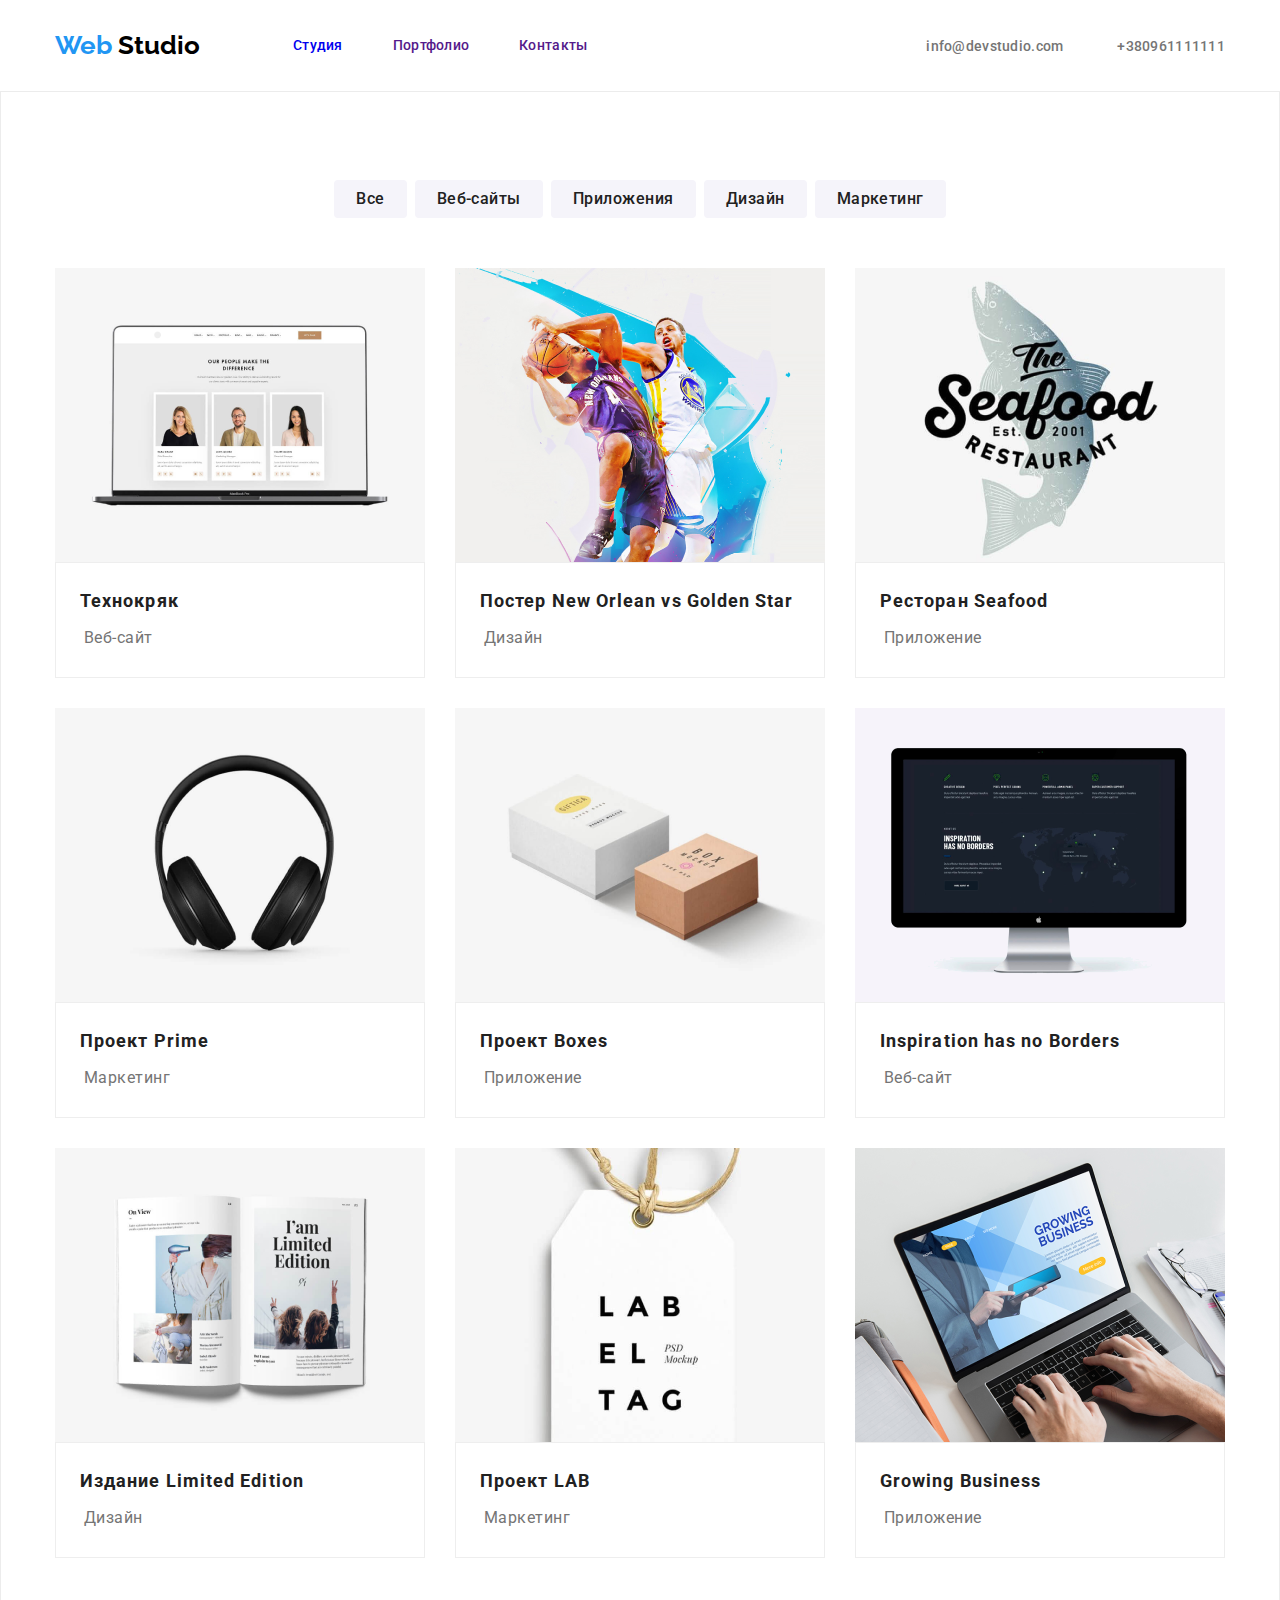
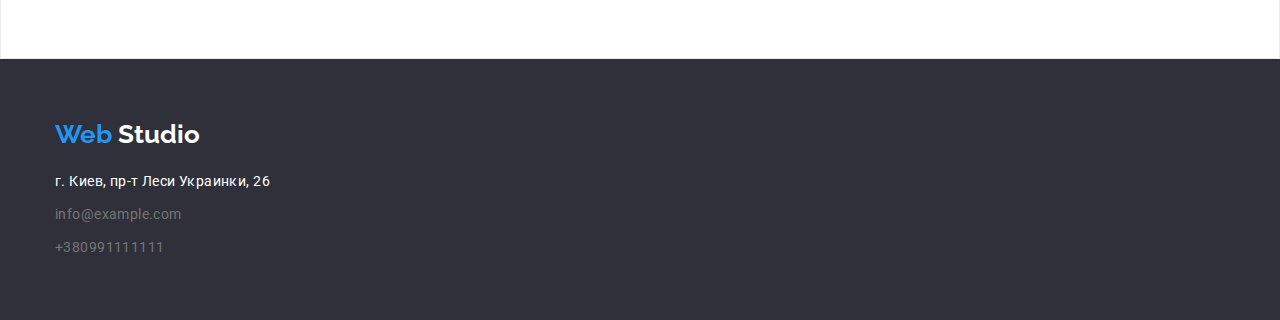
==== commit bcab60d0: "Исправление замечаний от ментора" ====
--- a/portfolio/portfolio.html
+++ b/portfolio/portfolio.html
@@ -60,48 +60,66 @@
                 <ul class="projects-list">
                     <li class="projects-list-item">
                         <img class="projects-list-picture" src="./images-portfolio/8.png" alt="Макет веб сайта" width="370" height="294"/>
-                        <h2 class="projects-list-title">Технокряк</h2>
-                        <p class="projects-list-text">Веб-сайт</p>
+                        <div class="projects-list-item-border">
+                            <h2 class="projects-list-title">Технокряк</h2>
+                            <p class="projects-list-text">Веб-сайт</p>
+                        </div>
                     </li>
                     <li class="projects-list-item">
                         <img class="projects-list-picture" src="./images-portfolio/9.png" alt="Пример постера" width="370" height="294"/>
-                        <h2 class="projects-list-title">Постер New Orlean vs Golden Star</h2>
-                        <p class="projects-list-text">Дизайн</p>
+                        <div class="projects-list-item-border">
+                            <h2 class="projects-list-title">Постер New Orlean vs Golden Star</h2>
+                            <p class="projects-list-text">Дизайн</p>
+                        </div>
                     </li>
                     <li class="projects-list-item">
                         <img class="projects-list-picture" src="./images-portfolio/10.png" alt="Логотип ресторана" width="370" height="294"/>
-                        <h2 class="projects-list-title">Ресторан Seafood</h2>
-                        <p class="projects-list-text">Приложение</p>
+                        <div class="projects-list-item-border">
+                            <h2 class="projects-list-title">Ресторан Seafood</h2>
+                            <p class="projects-list-text">Приложение</p>
+                        </div>
                     </li>
                     <li class="projects-list-item">
                         <img class="projects-list-picture" src="./images-portfolio/11.png" alt="Наушники" width="370" height="294"/>
-                        <h2 class="projects-list-title">Проект Prime</h2>
-                        <p class="projects-list-text">Маркетинг</p>
+                        <div class="projects-list-item-border">
+                            <h2 class="projects-list-title">Проект Prime</h2>
+                            <p class="projects-list-text">Маркетинг</p>
+                        </div>
                     </li>
                     <li class="projects-list-item">
                         <img class="projects-list-picture" src="./images-portfolio/12.png" alt="Две картонные коробки" width="370" height="294"/>
-                        <h2 class="projects-list-title">Проект Boxes</h2>
-                        <p class="projects-list-text">Приложение</p>
+                        <div class="projects-list-item-border">
+                            <h2 class="projects-list-title">Проект Boxes</h2>
+                            <p class="projects-list-text">Приложение</p>
+                        </div>
                     </li>
                     <li class="projects-list-item">
                         <img class="projects-list-picture" src="./images-portfolio/13.png" alt="Монитор компьютера" width="370" height="294"/>
-                        <h2 class="projects-list-title">Inspiration has no Borders</h2>
-                        <p class="projects-list-text">Веб-сайт</p>
+                        <div class="projects-list-item-border">
+                            <h2 class="projects-list-title">Inspiration has no Borders</h2>
+                            <p class="projects-list-text">Веб-сайт</p>
+                        </div>
                     </li>
                     <li class="projects-list-item">
                         <img class="projects-list-picture" src="./images-portfolio/14.png" alt="Раскрытая книга" width="370" height="294"/>
-                        <h2 class="projects-list-title">Издание Limited Edition</h2>
-                        <p class="projects-list-text">Дизайн</p>
+                        <div class="projects-list-item-border">
+                            <h2 class="projects-list-title">Издание Limited Edition</h2>
+                            <p class="projects-list-text">Дизайн</p>
+                        </div>
                     </li>
                     <li class="projects-list-item">
                         <img class="projects-list-picture" src="./images-portfolio/15.png" alt="Фирменный знак" width="370" height="294"/>
-                        <h2 class="projects-list-title">Проект LAB</h2>
-                        <p class="projects-list-text">Маркетинг</p>
+                        <div class="projects-list-item-border">
+                            <h2 class="projects-list-title">Проект LAB</h2>
+                            <p class="projects-list-text">Маркетинг</p>
+                        </div>
                     </li>
                     <li class="projects-list-item">
                         <img class="projects-list-picture" src="./images-portfolio/16.png" alt="Открыта старничка приложения на ноутбуке" width="370" height="294"/>
-                        <h2 class="projects-list-title">Growing Business</h2>
-                        <p class="projects-list-text">Приложение</p>
+                        <div class="projects-list-item-border">
+                            <h2 class="projects-list-title">Growing Business</h2>
+                            <p class="projects-list-text">Приложение</p>
+                        </div>
                     </li>
                 </ul>
             </div>
--- a/css/styles.css
+++ b/css/styles.css
@@ -10,6 +10,7 @@
 body {
     font-family: var(--main-font);
     font-style: normal;
+    margin: 0;
 }
 
 /*=============== COMPONENTS ===============*/
@@ -184,7 +185,7 @@
 /*=============== DISCRIPTION ===============*/
 .advantage__list {
     display: flex;
-    box-sizing: border-box;
+   flex-wrap: wrap;
 }
 
 .advantage {
@@ -192,10 +193,6 @@
     padding-bottom: 94px;
 }
 
-/*.advantage__list-item {
-    flex-wrap: wrap;
-}*/
-
 .advantage__list-item:not(:last-child) {
     padding-right: 30px;
 }
@@ -232,6 +229,7 @@
     line-height: 1.167;
     letter-spacing: 0.03em;
     color: var(--color-title);
+    margin-bottom: 50px;
 }
 
 .activities__list {
@@ -239,7 +237,7 @@
 }
 
 .activities__list-item {
-    margin-top: 50px;
+   /* margin-top: 50px;*/
 }
 .activities__list-item:not(:last-child) {
     margin-right: 30px;
@@ -249,10 +247,7 @@
 /*=============== TEAM ===============*/
 .team {
     background-color: #F5F4FA;
-}
-.aboutus__title {
     padding-top: 94px;
-    padding-bottom: 50px;
 }
 
 .team__list{
@@ -291,9 +286,7 @@
 /*=============== FOOTER ===============*/
 .footer {
     background-color: #2F303A;
-} /*фон добавила, чтоб видно было надпись*/
-
-.footer .conteiner {
+    /*фон добавила, чтоб видно было надпись*/
     padding-top: 60px;
     padding-bottom: 60px;
 }
@@ -327,9 +320,11 @@
 
 
 /*================== PROJECTS ==================*/
-.projects .conteiner {
+
+.projects {
     padding-top: 88px;
     padding-bottom: 100px;
+    border: 1px solid #ECECEC;
 }
 
 .projects__buttons-list {
@@ -341,31 +336,26 @@
 .projects-list {
     display: flex;
     flex-wrap: wrap;
-}
-
-.projects-list-item:not(:nth-child(3n)) {
-    margin-right: 30px;
-}
-
-.project__buttons-list-item {
-    align-content: center;
+    margin-left: -30px;
+    margin-top: -30px;
 }
 
 .projects-list-item {
     background: #FFFFFF;
+    flex-basis: calc(100/3 - 30px);
+    margin-left: 30px;
+    margin-top: 30px;  
+}
+
+.projects-list-item-border{
     border: 1px solid #EEEEEE;
-    box-sizing: border-box;
-    margin-bottom: 30px;
-    width: 370px;    
+    padding: 20px 24px;
 }
 
 .project__buttons-list-item:not(:last-child) {
     padding-right: 8px;
 }
 
-.projects-list-picture {
-    margin-bottom: 20px;
-}
 .project__buttons-list-item-button,
 .button {
     font-weight: 500;
@@ -376,14 +366,13 @@
     background: #F5F4FA;
     border-radius: 4px;
     border: none;
+    padding: 6px 22px;
+    font-family: var(--main-font);
     }
 
-    .projects-list-text {
-        padding-top: 4px;
-        padding-bottom: 20px;
-        padding-left: 24px;
-        padding-right: 24px;
-    }
+.projects-list-text {
+    padding: 4px;
+}
 
 .projects-list-title {
     font-weight: 700;
@@ -391,8 +380,6 @@
     line-height: 2.000;
     letter-spacing: 0.06em;
     color: var(--color-title);
-    padding-left: 24px;
-    padding-right: 24px;
 }
 
 .projects-list-text {
